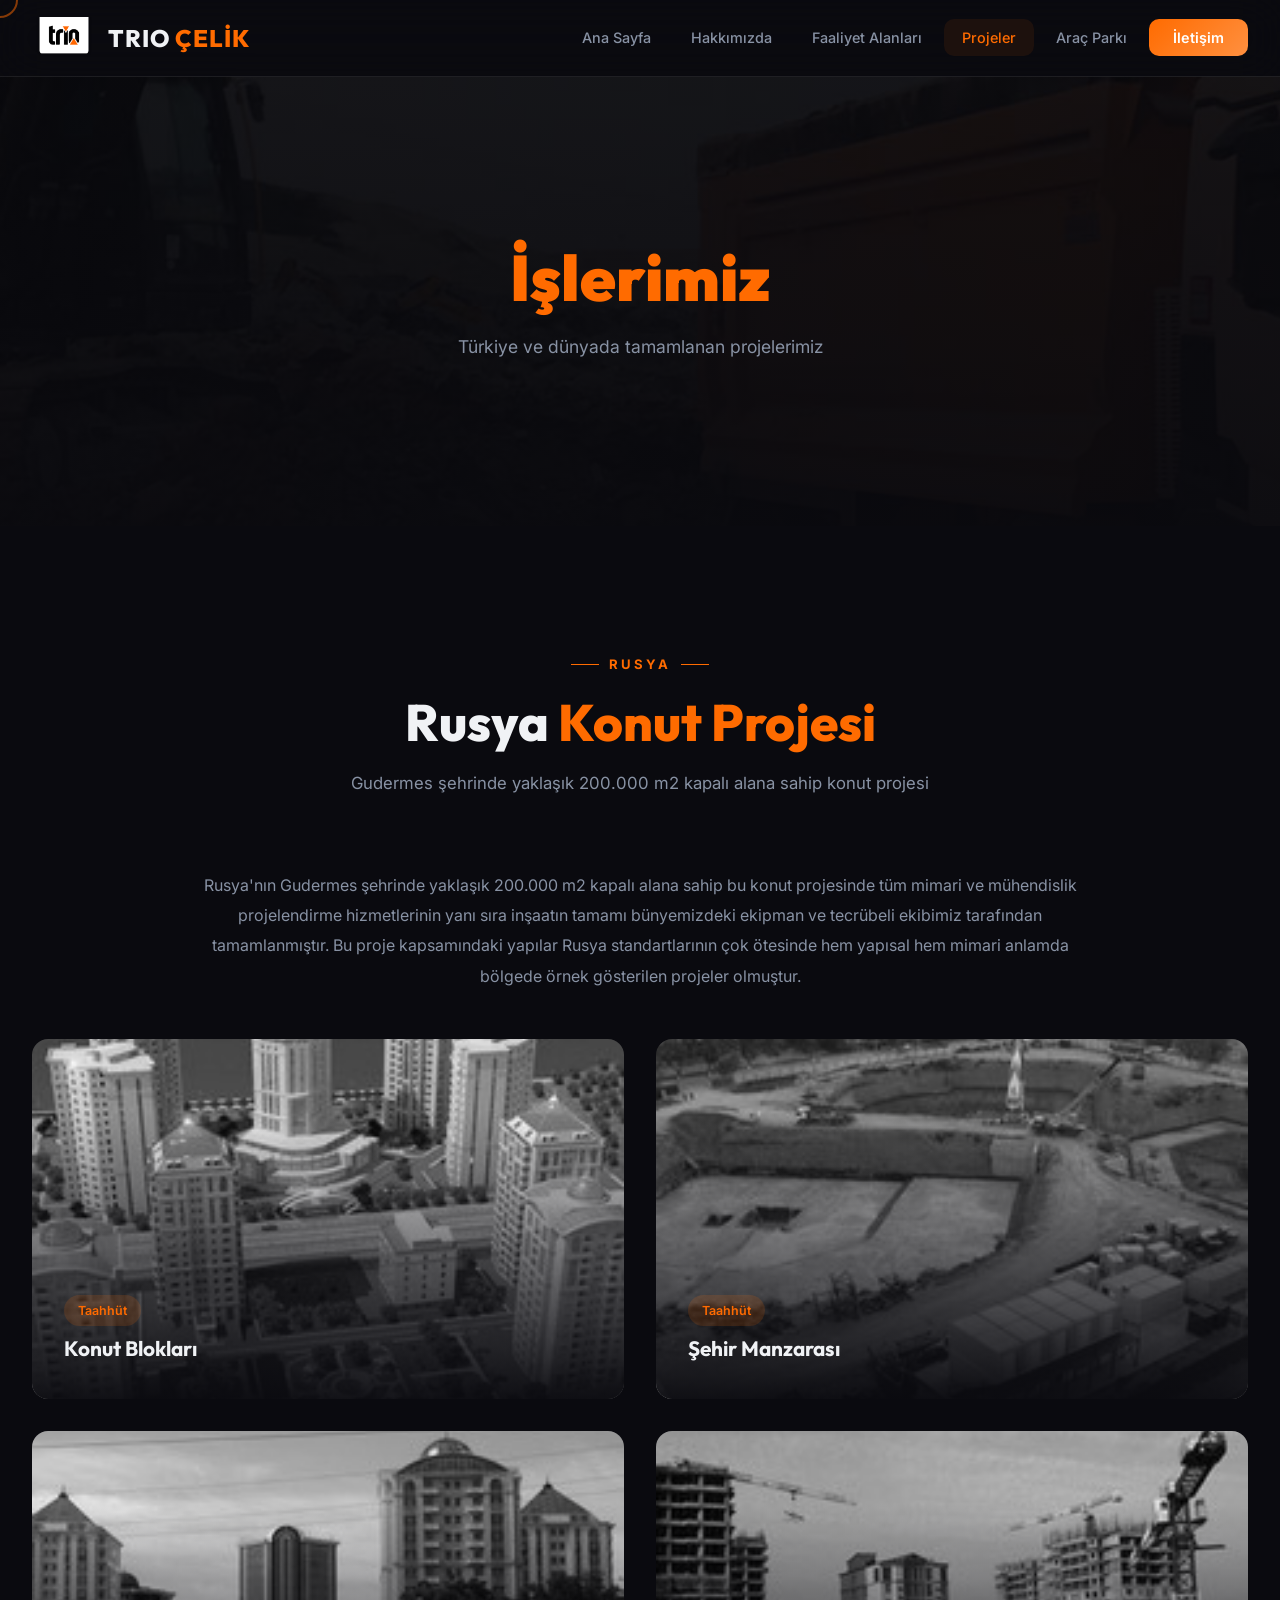
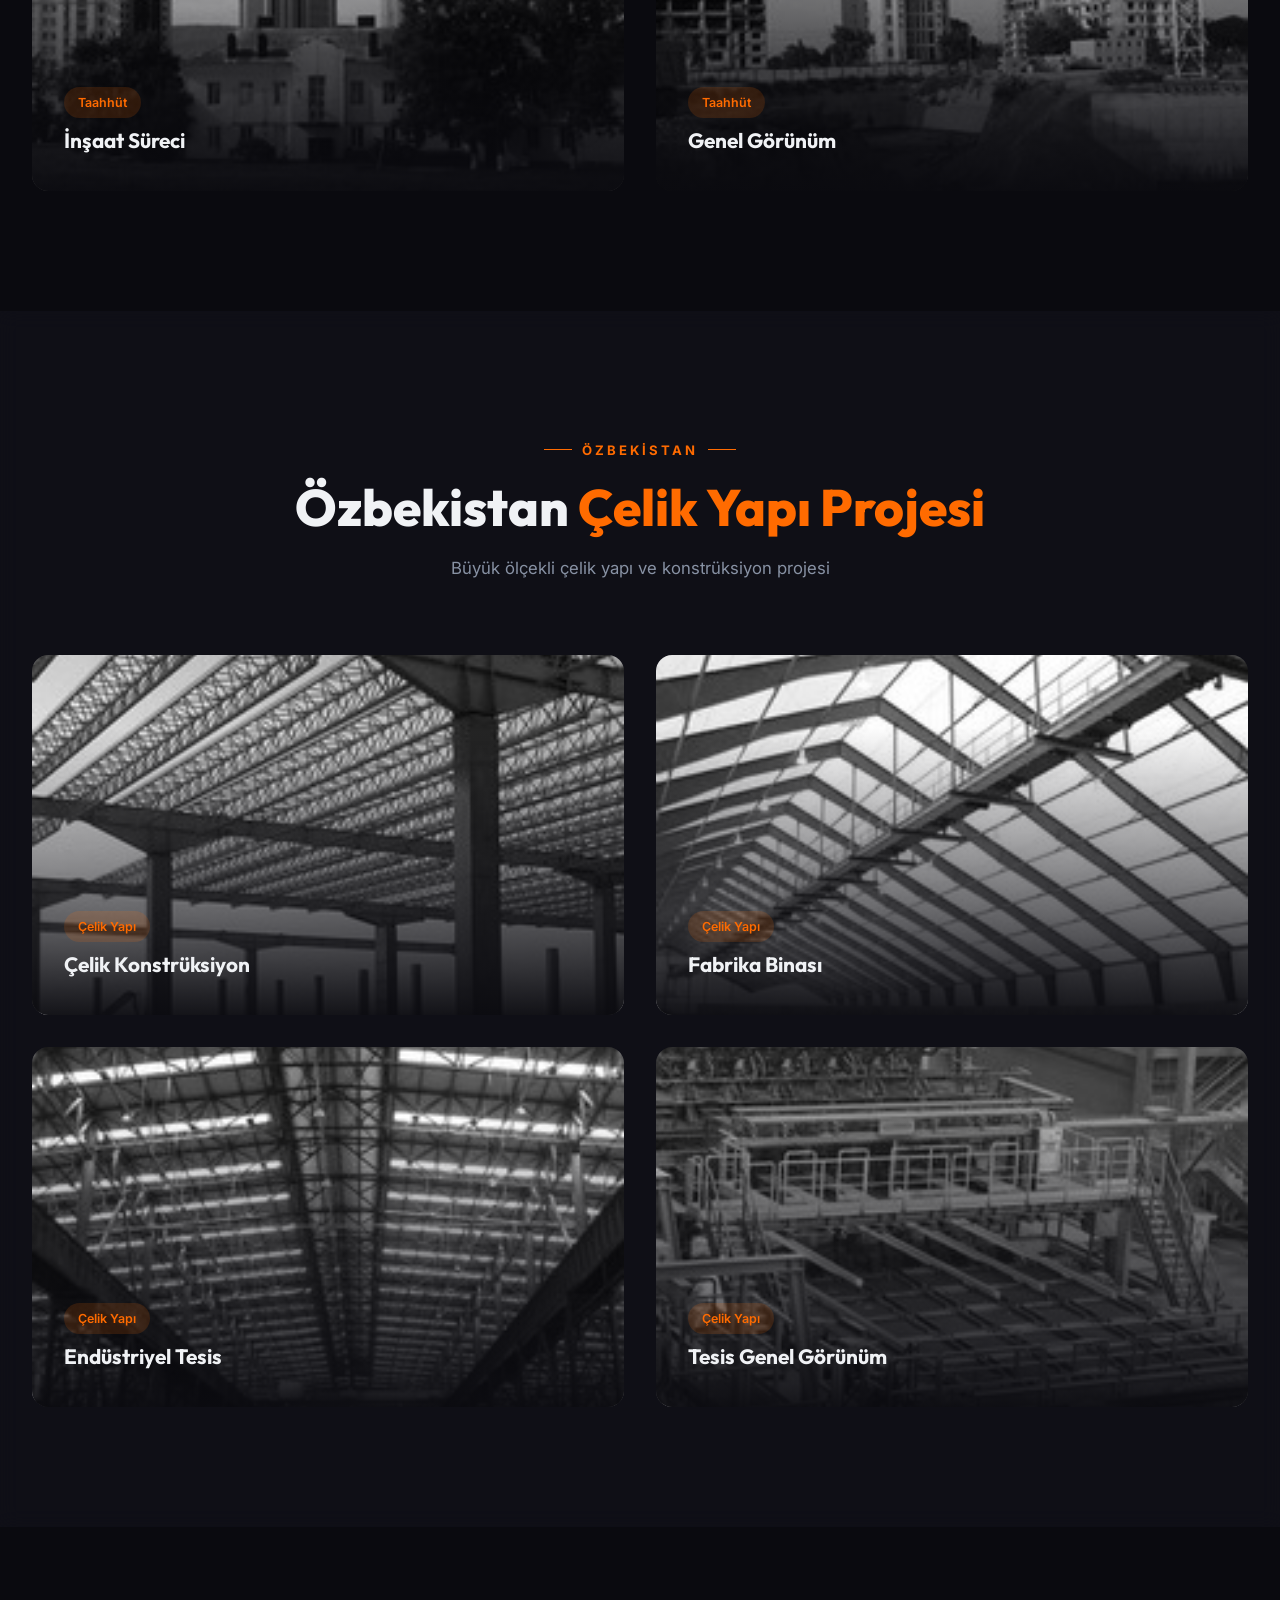
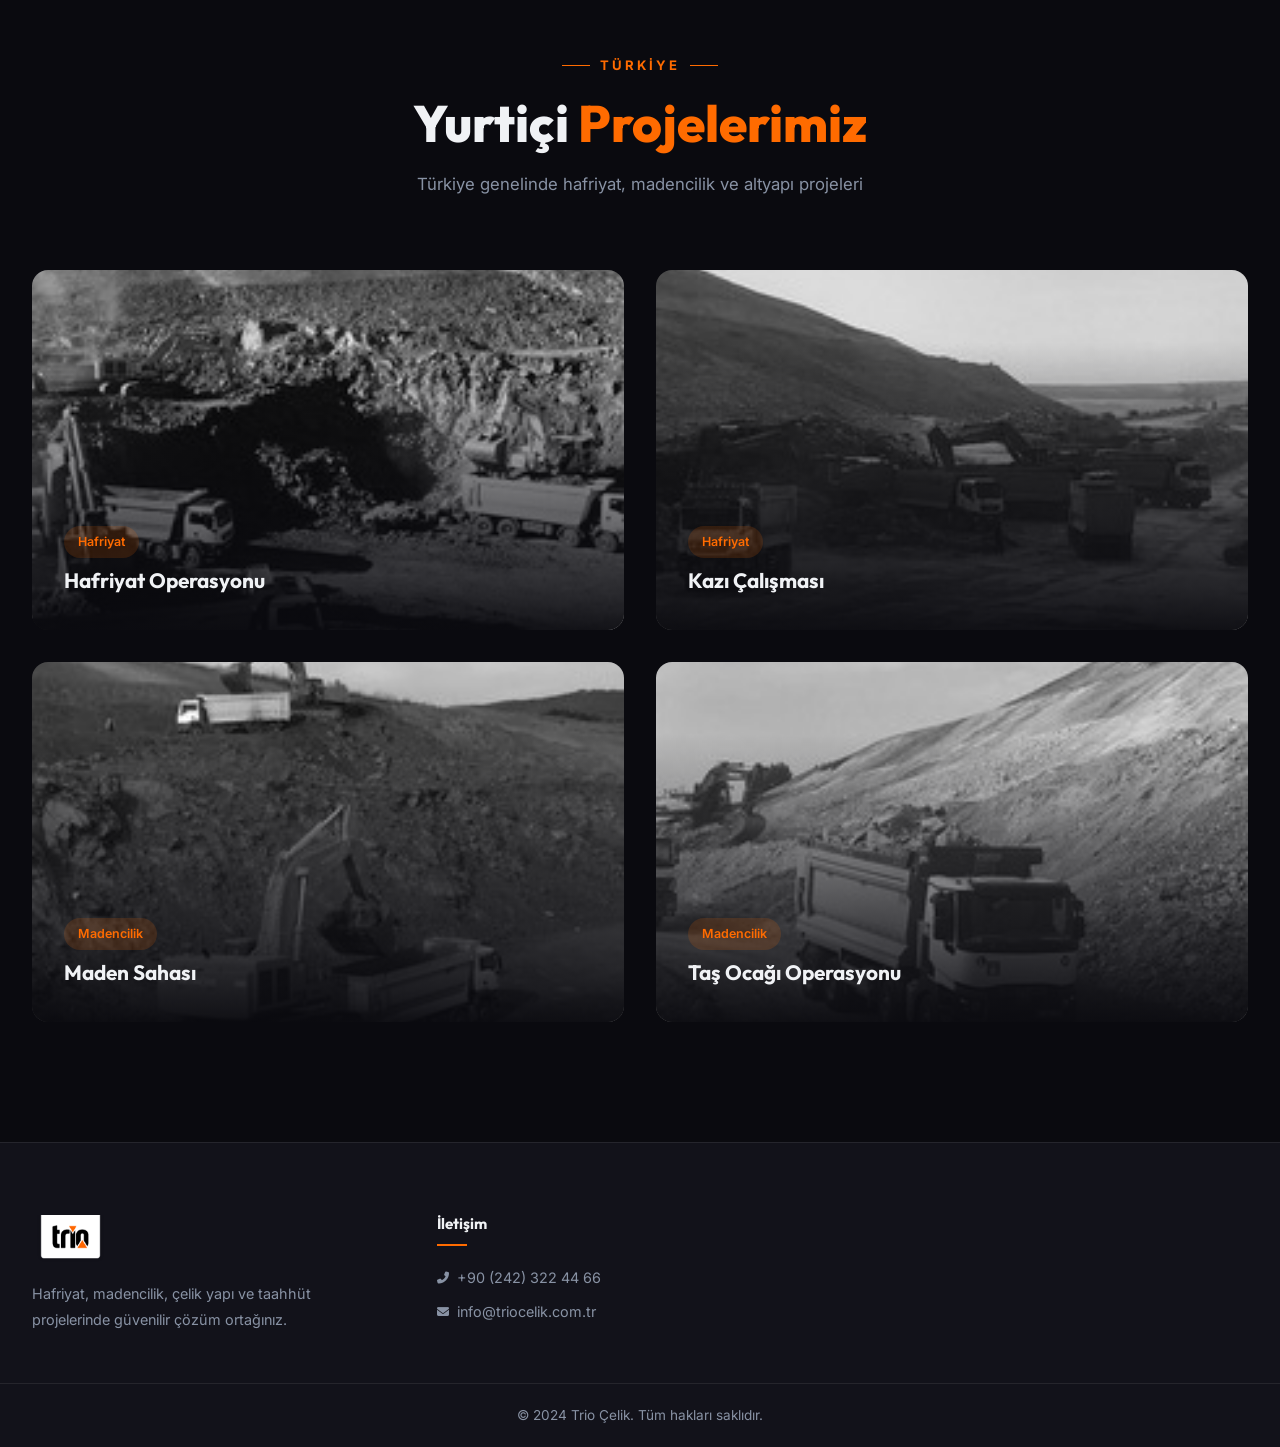
==== pages/projeler.html @ 5e835c7e "Add files via upload" ====
<!DOCTYPE html>
<html lang="tr">
<head>
    <meta charset="UTF-8">
    <meta name="viewport" content="width=device-width, initial-scale=1.0">
    <title>Projeler | Trio Çelik</title>
    <link rel="icon" href="../images/real/logo.png" type="image/png">
    <link rel="stylesheet" href="../css/main.css">
    <link rel="stylesheet" href="https://cdnjs.cloudflare.com/ajax/libs/font-awesome/6.5.1/css/all.min.css">
</head>
<body>
<div class="bricks-canvas"></div>
<nav class="navbar" id="navbar">
    <div class="nav-inner">
        <a href="../index.html" class="nav-logo"><img src="../images/real/logo.png" alt="Trio"><div class="nav-logo-text">TRIO <span>ÇELİK</span></div></a>
        <ul class="nav-links" id="navLinks">
            <li><a href="../index.html">Ana Sayfa</a></li>
            <li><a href="hakkimizda.html">Hakkımızda</a></li>
            <li><a href="faaliyet.html">Faaliyet Alanları</a></li>
            <li><a href="projeler.html" class="active">Projeler</a></li>
            <li><a href="arac-parki.html">Araç Parkı</a></li>
            <li><a href="iletisim.html" class="nav-cta">İletişim</a></li>
        </ul>
        <button class="hamburger" id="hamburger" aria-label="Menü"><span></span><span></span><span></span></button>
    </div>
</nav>
<div class="page-header">
    <div class="page-header-bg" style="background-image:url('../images/real/hakkimizda_banner.jpg')"></div>
    <div class="page-header-overlay"></div>
    <div class="page-header-content"><h1><em>İşlerimiz</em></h1><p>Türkiye ve dünyada tamamlanan projelerimiz</p></div>
</div>

<!-- Rusya Projesi -->
<section class="section section-dark">
    <div class="container">
        <div class="section-header reveal">
            <div class="section-label">Rusya</div>
            <h2>Rusya <em>Konut Projesi</em></h2>
            <p>Gudermes şehrinde yaklaşık 200.000 m2 kapalı alana sahip konut projesi</p>
        </div>
        <div class="about-text reveal" style="max-width:900px;margin:0 auto 48px;">
            <p style="color:var(--text-muted);text-align:center;">Rusya'nın Gudermes şehrinde yaklaşık 200.000 m2 kapalı alana sahip bu konut projesinde tüm mimari ve mühendislik projelendirme hizmetlerinin yanı sıra inşaatın tamamı bünyemizdeki ekipman ve tecrübeli ekibimiz tarafından tamamlanmıştır. Bu proje kapsamındaki yapılar Rusya standartlarının çok ötesinde hem yapısal hem mimari anlamda bölgede örnek gösterilen projeler olmuştur.</p>
        </div>
        <div class="projects-grid">
            <div class="project-card reveal"><img src="../images/real/ru_01_grid.jpg" alt="Rusya Projesi 1"><div class="project-overlay"><span class="project-tag">Taahhüt</span><h3>Konut Blokları</h3></div></div>
            <div class="project-card reveal"><img src="../images/real/ru_02_grid.jpg" alt="Rusya Projesi 2"><div class="project-overlay"><span class="project-tag">Taahhüt</span><h3>Şehir Manzarası</h3></div></div>
            <div class="project-card reveal"><img src="../images/real/ru_03_grid.jpg" alt="Rusya Projesi 3"><div class="project-overlay"><span class="project-tag">Taahhüt</span><h3>İnşaat Süreci</h3></div></div>
            <div class="project-card reveal"><img src="../images/real/ru_04_grid.jpg" alt="Rusya Projesi 4"><div class="project-overlay"><span class="project-tag">Taahhüt</span><h3>Genel Görünüm</h3></div></div>
        </div>
    </div>
</section>

<!-- Özbekistan Projesi -->
<section class="section section-alt">
    <div class="container">
        <div class="section-header reveal">
            <div class="section-label">Özbekistan</div>
            <h2>Özbekistan <em>Çelik Yapı Projesi</em></h2>
            <p>Büyük ölçekli çelik yapı ve konstrüksiyon projesi</p>
        </div>
        <div class="projects-grid">
            <div class="project-card reveal"><img src="../images/real/oz_01_grid.jpg" alt="Özbekistan 1"><div class="project-overlay"><span class="project-tag">Çelik Yapı</span><h3>Çelik Konstrüksiyon</h3></div></div>
            <div class="project-card reveal"><img src="../images/real/oz_02_grid.jpg" alt="Özbekistan 2"><div class="project-overlay"><span class="project-tag">Çelik Yapı</span><h3>Fabrika Binası</h3></div></div>
            <div class="project-card reveal"><img src="../images/real/oz_03_grid.jpg" alt="Özbekistan 3"><div class="project-overlay"><span class="project-tag">Çelik Yapı</span><h3>Endüstriyel Tesis</h3></div></div>
            <div class="project-card reveal"><img src="../images/real/oz_04_grid.jpg" alt="Özbekistan 4"><div class="project-overlay"><span class="project-tag">Çelik Yapı</span><h3>Tesis Genel Görünüm</h3></div></div>
        </div>
    </div>
</section>

<!-- Yurtiçi Projeler -->
<section class="section section-dark">
    <div class="container">
        <div class="section-header reveal">
            <div class="section-label">Türkiye</div>
            <h2>Yurtiçi <em>Projelerimiz</em></h2>
            <p>Türkiye genelinde hafriyat, madencilik ve altyapı projeleri</p>
        </div>
        <div class="projects-grid">
            <div class="project-card reveal"><img src="../images/real/ii_01_grid.jpg" alt="Yurtiçi 1"><div class="project-overlay"><span class="project-tag">Hafriyat</span><h3>Hafriyat Operasyonu</h3></div></div>
            <div class="project-card reveal"><img src="../images/real/ii_02_grid.jpg" alt="Yurtiçi 2"><div class="project-overlay"><span class="project-tag">Hafriyat</span><h3>Kazı Çalışması</h3></div></div>
            <div class="project-card reveal"><img src="../images/real/ii1_01_grid.jpg" alt="Yurtiçi 3"><div class="project-overlay"><span class="project-tag">Madencilik</span><h3>Maden Sahası</h3></div></div>
            <div class="project-card reveal"><img src="../images/real/ii1_02_grid.jpg" alt="Yurtiçi 4"><div class="project-overlay"><span class="project-tag">Madencilik</span><h3>Taş Ocağı Operasyonu</h3></div></div>
        </div>
    </div>
</section>

<footer class="footer">
    <div class="container"><div class="footer-grid">
        <div class="footer-brand"><img src="../images/real/logo.png" alt="Trio" style="height:50px;"><p>Hafriyat, madencilik, çelik yapı ve taahhüt projelerinde güvenilir çözüm ortağınız.</p></div>
        <div class="footer-col"><h4>İletişim</h4><ul>
            <li><a href="tel:+902423224466"><i class="fas fa-phone-alt" style="font-size:0.75rem"></i> +90 (242) 322 44 66</a></li>
            <li><a href="mailto:info@triocelik.com.tr"><i class="fas fa-envelope" style="font-size:0.75rem"></i> info@triocelik.com.tr</a></li>
        </ul></div>
    </div></div>
    <div class="footer-bottom"><div class="container"><p>&copy; 2024 Trio Çelik. Tüm hakları saklıdır.</p></div></div>
</footer>
<button class="scroll-top" id="scrollTop" aria-label="Yukarı çık"><i class="fas fa-chevron-up"></i></button>
<script src="../js/main.js"></script>
</body>
</html>
---- css/main.css ----
@import url('https://fonts.googleapis.com/css2?family=Inter:wght@300;400;500;600;700;800;900&family=Outfit:wght@400;500;600;700;800&display=swap');

/* ══════════ CUSTOM CURSOR ══════════ */
* { cursor: none !important; }
.cursor-dot {
    position: fixed; width: 8px; height: 8px; background: #ff6b00;
    border-radius: 50%; pointer-events: none; z-index: 99999;
    transition: transform 0.1s; mix-blend-mode: difference;
}
.cursor-ring {
    position: fixed; width: 36px; height: 36px;
    border: 2px solid rgba(255,107,0,0.5); border-radius: 50%;
    pointer-events: none; z-index: 99998;
    transition: transform 0.15s ease-out, width 0.3s, height 0.3s, border-color 0.3s;
}
.cursor-ring.hover { width: 56px; height: 56px; border-color: #ff6b00; }

:root {
    --primary: #ff6b00;
    --primary-dark: #e05500;
    --primary-light: #ff9040;
    --accent: #1a73e8;
    --dark: #0a0a0f;
    --dark-card: #12121a;
    --dark-surface: #1a1a28;
    --dark-border: rgba(255,255,255,0.06);
    --text: #f0f2f5;
    --text-muted: #8892a4;
    --glass: rgba(18,18,26,0.85);
    --glass-border: rgba(255,255,255,0.08);
    --gradient-primary: linear-gradient(135deg, #ff6b00, #ff9040);
    --shadow-glow: 0 0 60px rgba(255,107,0,0.15);
    --transition: all 0.4s cubic-bezier(0.25,0.46,0.45,0.94);
    --radius: 16px;
}

*, *::before, *::after { margin:0; padding:0; box-sizing:border-box; }
html { scroll-behavior: smooth; scroll-padding-top: 80px; }
body {
    font-family: 'Inter', sans-serif; background: var(--dark);
    color: var(--text); overflow-x: hidden; line-height: 1.7;
}
h1,h2,h3,h4,h5 { font-family: 'Outfit', sans-serif; line-height:1.2; }
a { text-decoration: none; color: inherit; }
img { max-width:100%; display:block; }

/* ══════════ FLYING BRICKS ══════════ */
.bricks-canvas {
    position: fixed; inset:0; z-index:0; pointer-events: none; overflow: hidden;
}
.brick {
    position: absolute; border-radius: 4px; opacity: 0;
    background: linear-gradient(135deg, #3a2a1a 0%, #5a3a20 50%, #4a3018 100%);
    box-shadow: inset 0 -2px 4px rgba(0,0,0,0.4), inset 0 2px 4px rgba(255,255,255,0.05),
                0 0 20px rgba(255,107,0,0.0);
    animation: brickFloat linear infinite;
}
.brick::before {
    content:''; position:absolute; inset:2px; border-radius:2px;
    background: linear-gradient(180deg, rgba(255,255,255,0.05) 0%, transparent 50%);
}
.brick.glow {
    box-shadow: inset 0 -2px 4px rgba(0,0,0,0.4), inset 0 2px 4px rgba(255,255,255,0.05),
                0 0 30px rgba(255,107,0,0.3), 0 0 60px rgba(255,107,0,0.1);
}
@keyframes brickFloat {
    0% { opacity:0; transform: translateY(110vh) rotate(0deg) scale(0.5); }
    10% { opacity:0.15; }
    50% { opacity:0.25; }
    90% { opacity:0.1; }
    100% { opacity:0; transform: translateY(-10vh) rotate(360deg) scale(1); }
}

/* ══════════ PRELOADER ══════════ */
#preloader {
    position:fixed; inset:0; z-index:10000; background:var(--dark);
    display:flex; align-items:center; justify-content:center;
    transition: opacity 0.8s, visibility 0.8s;
}
#preloader.hidden { opacity:0; visibility:hidden; }
.loader-container { text-align:center; }
.loader-logo { width:80px; margin:0 auto 20px; animation: pulse 1.5s ease infinite; }
.loader-bar { width:200px; height:3px; background:var(--dark-surface); border-radius:4px; overflow:hidden; }
.loader-bar-fill { height:100%; background:var(--gradient-primary); animation: loadBar 1.5s ease forwards; }
@keyframes loadBar { from{width:0} to{width:100%} }
@keyframes pulse { 0%,100%{transform:scale(1)} 50%{transform:scale(1.05)} }

/* ══════════ NAVBAR ══════════ */
.navbar {
    position:fixed; top:0; left:0; right:0; z-index:1000;
    background: rgba(10,10,15,0.6); backdrop-filter:blur(24px);
    -webkit-backdrop-filter:blur(24px);
    border-bottom:1px solid var(--glass-border);
    transition: var(--transition);
}
.navbar.scrolled { background:rgba(10,10,15,0.95); box-shadow:0 4px 40px rgba(0,0,0,0.4); }
.nav-inner {
    max-width:1360px; margin:0 auto; padding:0 32px;
    display:flex; align-items:center; justify-content:space-between; height:76px;
}
.nav-logo { display:flex; align-items:center; gap:12px; }
.nav-logo img { height:42px; }
.nav-logo-text { font-family:'Outfit'; font-size:1.5rem; font-weight:800; letter-spacing:1px; }
.nav-logo-text span { color:var(--primary); }
.nav-links { display:flex; align-items:center; gap:4px; list-style:none; }
.nav-links a {
    color:var(--text-muted); padding:10px 18px; border-radius:10px;
    font-size:0.9rem; font-weight:500; transition:var(--transition); position:relative;
}
.nav-links a:hover, .nav-links a.active { color:var(--primary); background:rgba(255,107,0,0.08); }
.nav-cta {
    background:var(--gradient-primary) !important; color:#fff !important;
    font-weight:600 !important; padding:10px 24px !important; border-radius:10px !important;
}
.nav-cta:hover { transform:translateY(-2px); box-shadow:var(--shadow-glow); }

.hamburger { display:none; flex-direction:column; gap:5px; cursor:pointer; padding:8px; background:none; border:none; }
.hamburger span { width:24px; height:2px; background:var(--text); transition:var(--transition); border-radius:2px; }

/* ══════════ HERO ══════════ */
.hero {
    position:relative; height:100vh; min-height:700px;
    display:flex; align-items:center; overflow:hidden;
}
.hero-slider { position:absolute; inset:0; }
.hero-slide {
    position:absolute; inset:0; opacity:0; transition:opacity 1.5s ease;
    background-size:cover; background-position:center;
}
.hero-slide.active { opacity:1; }
.hero-overlay {
    position:absolute; inset:0;
    background:linear-gradient(135deg, rgba(10,10,15,0.85) 0%, rgba(10,10,15,0.5) 50%, rgba(10,10,15,0.7) 100%);
}
.hero-content {
    position:relative; z-index:2; max-width:1360px; margin:0 auto; padding:0 32px;
}
.hero-badge {
    display:inline-flex; align-items:center; gap:8px;
    background:rgba(255,107,0,0.1); border:1px solid rgba(255,107,0,0.2);
    padding:8px 20px; border-radius:50px; font-size:0.85rem; color:var(--primary);
    margin-bottom:28px; animation:fadeInUp 0.8s ease;
}
.hero h1 {
    font-size:clamp(2.8rem,6vw,5rem); font-weight:900; margin-bottom:24px;
    line-height:1.1; animation:fadeInUp 0.8s ease 0.2s both;
}
.hero h1 em {
    font-style:normal; background:var(--gradient-primary);
    -webkit-background-clip:text; -webkit-text-fill-color:transparent;
}
.hero p {
    font-size:1.2rem; color:var(--text-muted); max-width:550px;
    margin-bottom:40px; animation:fadeInUp 0.8s ease 0.4s both;
}
.hero-btns { display:flex; gap:16px; flex-wrap:wrap; animation:fadeInUp 0.8s ease 0.6s both; }
.btn {
    padding:16px 36px; border-radius:12px; font-size:0.95rem; font-weight:600;
    display:inline-flex; align-items:center; gap:10px; transition:var(--transition);
    cursor:pointer; border:none;
}
.btn-primary { background:var(--gradient-primary); color:#fff; }
.btn-primary:hover { transform:translateY(-3px); box-shadow:var(--shadow-glow); }
.btn-outline { background:transparent; color:var(--text); border:1px solid var(--dark-border); }
.btn-outline:hover { border-color:var(--primary); color:var(--primary); }
.hero-stats {
    display:flex; gap:48px; margin-top:64px; animation:fadeInUp 0.8s ease 0.8s both;
}
.hero-stat h3 { font-size:2.8rem; font-weight:900; color:var(--primary); }
.hero-stat p { font-size:0.85rem; color:var(--text-muted); margin-top:4px; }
.hero-slide-dots {
    position:absolute; bottom:40px; left:50%; transform:translateX(-50%);
    display:flex; gap:10px; z-index:5;
}
.hero-dot {
    width:12px; height:12px; border-radius:50%; background:rgba(255,255,255,0.2);
    border:none; cursor:pointer; transition:var(--transition);
}
.hero-dot.active { background:var(--primary); transform:scale(1.3); }

@keyframes fadeInUp {
    from { opacity:0; transform:translateY(30px); }
    to { opacity:1; transform:translateY(0); }
}

/* ══════════ SECTIONS ══════════ */
.section { padding:120px 0; position:relative; z-index:1; }
.section-dark { background:transparent; }
.section-alt { background:rgba(18,18,26,0.7); backdrop-filter:blur(10px); }
.container { max-width:1360px; margin:0 auto; padding:0 32px; }
.section-header { text-align:center; margin-bottom:72px; }
.section-label {
    display:inline-flex; align-items:center; gap:10px;
    color:var(--primary); font-size:0.82rem; font-weight:700;
    text-transform:uppercase; letter-spacing:3px; margin-bottom:16px;
}
.section-label::before,.section-label::after {
    content:''; width:28px; height:1px; background:var(--primary);
}
.section-header h2 { font-size:clamp(2rem,4vw,3.2rem); font-weight:800; margin-bottom:16px; }
.section-header h2 em { font-style:normal; color:var(--primary); }
.section-header p { color:var(--text-muted); max-width:600px; margin:0 auto; font-size:1.05rem; }

/* ══════════ ABOUT ══════════ */
.about-grid { display:grid; grid-template-columns:1fr 1fr; gap:72px; align-items:center; }
.about-image { position:relative; border-radius:var(--radius); overflow:hidden; }
.about-image img { width:100%; height:480px; object-fit:cover; border-radius:var(--radius); }
.about-image-badge {
    position:absolute; bottom:24px; left:24px;
    background:var(--glass); backdrop-filter:blur(16px);
    border:1px solid var(--glass-border);
    padding:20px 28px; border-radius:14px;
}
.about-image-badge h4 { color:var(--primary); font-size:2rem; }
.about-image-badge p { color:var(--text-muted); font-size:0.85rem; }
.about-text h2 { font-size:2.4rem; margin-bottom:24px; }
.about-text h2 em { font-style:normal; color:var(--primary); }
.about-text > p { color:var(--text-muted); margin-bottom:24px; line-height:1.9; }
.about-features { display:grid; grid-template-columns:1fr 1fr; gap:16px; margin-top:32px; }
.about-feature {
    display:flex; align-items:flex-start; gap:14px;
    padding:20px; background:var(--dark-surface);
    border-radius:12px; border:1px solid var(--glass-border);
    transition:var(--transition);
}
.about-feature:hover { border-color:rgba(255,107,0,0.2); transform:translateY(-4px); }
.about-feature .icon {
    width:44px; height:44px; min-width:44px; background:rgba(255,107,0,0.1);
    border-radius:10px; display:flex; align-items:center; justify-content:center;
    color:var(--primary); font-size:1.2rem;
}
.about-feature h5 { font-size:0.92rem; margin-bottom:4px; }
.about-feature p { font-size:0.82rem; color:var(--text-muted); }

/* ══════════ SERVICES ══════════ */
.services-grid { display:grid; grid-template-columns:repeat(3,1fr); gap:28px; }
.service-card {
    background:var(--dark-card); border:1px solid var(--glass-border);
    border-radius:var(--radius); overflow:hidden; transition:var(--transition);
    position:relative;
}
.service-card-img { height:220px; overflow:hidden; }
.service-card-img img { width:100%; height:100%; object-fit:cover; transition:transform 0.6s; }
.service-card:hover .service-card-img img { transform:scale(1.08); }
.service-card-body { padding:28px; }
.service-icon-badge {
    width:50px; height:50px; border-radius:12px; background:rgba(255,107,0,0.1);
    display:flex; align-items:center; justify-content:center;
    color:var(--primary); font-size:1.3rem; margin-bottom:16px;
    margin-top:-45px; position:relative; z-index:2;
    border:3px solid var(--dark-card);
}
.service-card h3 { font-size:1.15rem; margin-bottom:10px; }
.service-card p { color:var(--text-muted); font-size:0.9rem; line-height:1.7; }
.service-card::after {
    content:''; position:absolute; bottom:0; left:0; right:0; height:3px;
    background:var(--gradient-primary); transform:scaleX(0);
    transition:var(--transition); transform-origin:left;
}
.service-card:hover { transform:translateY(-8px); box-shadow:var(--shadow-glow); }
.service-card:hover::after { transform:scaleX(1); }

/* ══════════ PROJECTS ══════════ */
.projects-grid { display:grid; grid-template-columns:repeat(2,1fr); gap:32px; }
.project-card {
    position:relative; border-radius:var(--radius); overflow:hidden;
    height:360px; cursor:pointer;
}
.project-card img { width:100%; height:100%; object-fit:cover; transition:transform 0.6s; }
.project-card:hover img { transform:scale(1.08); }
.project-overlay {
    position:absolute; inset:0;
    background:linear-gradient(180deg, transparent 20%, rgba(10,10,15,0.95) 100%);
    display:flex; flex-direction:column; justify-content:flex-end; padding:32px;
}
.project-tag {
    display:inline-block; background:rgba(255,107,0,0.15);
    color:var(--primary); padding:5px 14px; border-radius:20px;
    font-size:0.78rem; font-weight:600; margin-bottom:10px; width:fit-content;
}
.project-overlay h3 { font-size:1.3rem; margin-bottom:6px; }
.project-overlay p { color:var(--text-muted); font-size:0.88rem; }

/* ══════════ FLEET ══════════ */
.fleet-showcase { display:grid; grid-template-columns:1.2fr 1fr; gap:56px; align-items:center; }
.fleet-image { border-radius:var(--radius); overflow:hidden; }
.fleet-image img { width:100%; height:440px; object-fit:cover; border-radius:var(--radius); }
.fleet-info h2 { font-size:2.4rem; margin-bottom:20px; }
.fleet-info h2 em { font-style:normal; color:var(--primary); }
.fleet-info > p { color:var(--text-muted); margin-bottom:32px; }
.fleet-table-wrap {
    max-height:400px; overflow-y:auto; border-radius:var(--radius);
    border:1px solid var(--glass-border);
}
.fleet-table { width:100%; border-collapse:collapse; font-size:0.85rem; }
.fleet-table th {
    background:rgba(255,107,0,0.1); color:var(--primary);
    padding:12px 16px; text-align:left; position:sticky; top:0; font-weight:600;
}
.fleet-table td { padding:10px 16px; border-bottom:1px solid var(--dark-border); }
.fleet-table tr:hover td { background:rgba(255,107,0,0.03); }

/* ══════════ CONTACT ══════════ */
.contact-grid { display:grid; grid-template-columns:1fr 1.5fr; gap:48px; }
.contact-cards { display:flex; flex-direction:column; gap:16px; }
.contact-card {
    background:var(--dark-card); border:1px solid var(--glass-border);
    border-radius:14px; padding:24px; display:flex; align-items:flex-start;
    gap:16px; transition:var(--transition);
}
.contact-card:hover { border-color:rgba(255,107,0,0.3); transform:translateX(6px); }
.contact-icon {
    width:48px; height:48px; min-width:48px; border-radius:12px;
    background:rgba(255,107,0,0.1); color:var(--primary);
    display:flex; align-items:center; justify-content:center; font-size:1.2rem;
}
.contact-card h4 { font-size:1rem; margin-bottom:6px; }
.contact-card p { color:var(--text-muted); font-size:0.88rem; }
.contact-card a { color:var(--text-muted); transition:var(--transition); }
.contact-card a:hover { color:var(--primary); }
.contact-map {
    border-radius:var(--radius); overflow:hidden;
    border:1px solid var(--glass-border); height:100%; min-height:450px;
}
.contact-map iframe { width:100%; height:100%; border:none; filter:brightness(0.7) contrast(1.1); }

/* ══════════ FOOTER ══════════ */
.footer {
    background:var(--dark-card); border-top:1px solid var(--glass-border);
    padding:72px 0 0; position:relative; z-index:1;
}
.footer-grid { display:grid; grid-template-columns:1.5fr 1fr 1fr 1fr; gap:48px; margin-bottom:48px; }
.footer-brand h3 { font-family:'Outfit'; font-size:1.4rem; margin-bottom:16px; display:flex; align-items:center; gap:10px; }
.footer-brand h3 span { color:var(--primary); }
.footer-brand p { color:var(--text-muted); font-size:0.9rem; line-height:1.8; }
.footer-brand img { height:36px; margin-bottom:16px; }
.footer-social { display:flex; gap:12px; margin-top:20px; }
.footer-social a {
    width:40px; height:40px; border-radius:10px; background:var(--dark-surface);
    border:1px solid var(--glass-border); display:flex; align-items:center;
    justify-content:center; color:var(--text-muted); transition:var(--transition);
}
.footer-social a:hover { background:var(--primary); color:#fff; border-color:var(--primary); }
.footer-col h4 {
    font-size:0.95rem; margin-bottom:20px; position:relative; padding-bottom:12px;
}
.footer-col h4::after {
    content:''; position:absolute; bottom:0; left:0; width:30px; height:2px;
    background:var(--primary);
}
.footer-col ul { list-style:none; }
.footer-col li { margin-bottom:10px; }
.footer-col a {
    color:var(--text-muted); font-size:0.9rem; transition:var(--transition);
    display:flex; align-items:center; gap:8px;
}
.footer-col a:hover { color:var(--primary); transform:translateX(4px); }
.footer-bottom {
    border-top:1px solid var(--glass-border);
    padding:20px 0; text-align:center; color:var(--text-muted); font-size:0.85rem;
}

/* ══════════ SCROLL ANIMATIONS ══════════ */
.reveal { opacity:0; transform:translateY(40px); transition:opacity 0.8s ease, transform 0.8s ease; }
.reveal.visible { opacity:1; transform:translateY(0); }

/* ══════════ SCROLL TOP ══════════ */
.scroll-top {
    position:fixed; bottom:32px; right:32px;
    width:52px; height:52px; border-radius:14px;
    background:var(--gradient-primary); color:#fff;
    display:flex; align-items:center; justify-content:center;
    font-size:1.2rem; cursor:pointer; border:none;
    opacity:0; visibility:hidden; transition:var(--transition); z-index:99;
    box-shadow:var(--shadow-glow);
}
.scroll-top.visible { opacity:1; visibility:visible; }
.scroll-top:hover { transform:translateY(-4px); }

/* ══════════ PAGE HEADER ══════════ */
.page-header {
    position:relative; height:50vh; min-height:350px;
    display:flex; align-items:center; justify-content:center;
    overflow:hidden; margin-top:76px;
}
.page-header-bg {
    position:absolute; inset:0; background-size:cover; background-position:center;
}
.page-header-overlay {
    position:absolute; inset:0;
    background:linear-gradient(180deg, rgba(10,10,15,0.7) 0%, rgba(10,10,15,0.9) 100%);
}
.page-header-content { position:relative; z-index:2; text-align:center; }
.page-header h1 {
    font-size:clamp(2.5rem,5vw,4rem); font-weight:900; margin-bottom:16px;
}
.page-header h1 em { font-style:normal; color:var(--primary); }
.page-header p { color:var(--text-muted); font-size:1.1rem; }

/* ══════════ RESPONSIVE ══════════ */
@media(max-width:1024px) {
    .services-grid { grid-template-columns:repeat(2,1fr); }
    .about-grid,.fleet-showcase,.contact-grid { grid-template-columns:1fr; }
    .footer-grid { grid-template-columns:1fr 1fr; }
    .projects-grid { grid-template-columns:1fr; }
}
@media(max-width:768px) {
    .cursor-dot,.cursor-ring { display:none !important; }
    * { cursor:auto !important; }
    .nav-links { display:none; }
    .hamburger { display:flex; }
    .nav-links.open {
        display:flex; flex-direction:column;
        position:absolute; top:76px; left:0; right:0;
        background:rgba(10,10,15,0.98); backdrop-filter:blur(20px);
        padding:16px; border-bottom:1px solid var(--glass-border);
    }
    .services-grid { grid-template-columns:1fr; }
    .hero-stats { gap:24px; flex-wrap:wrap; }
    .footer-grid { grid-template-columns:1fr; }
    .about-features { grid-template-columns:1fr; }
    .section { padding:80px 0; }
    .hero h1 { font-size:2.2rem; }
}
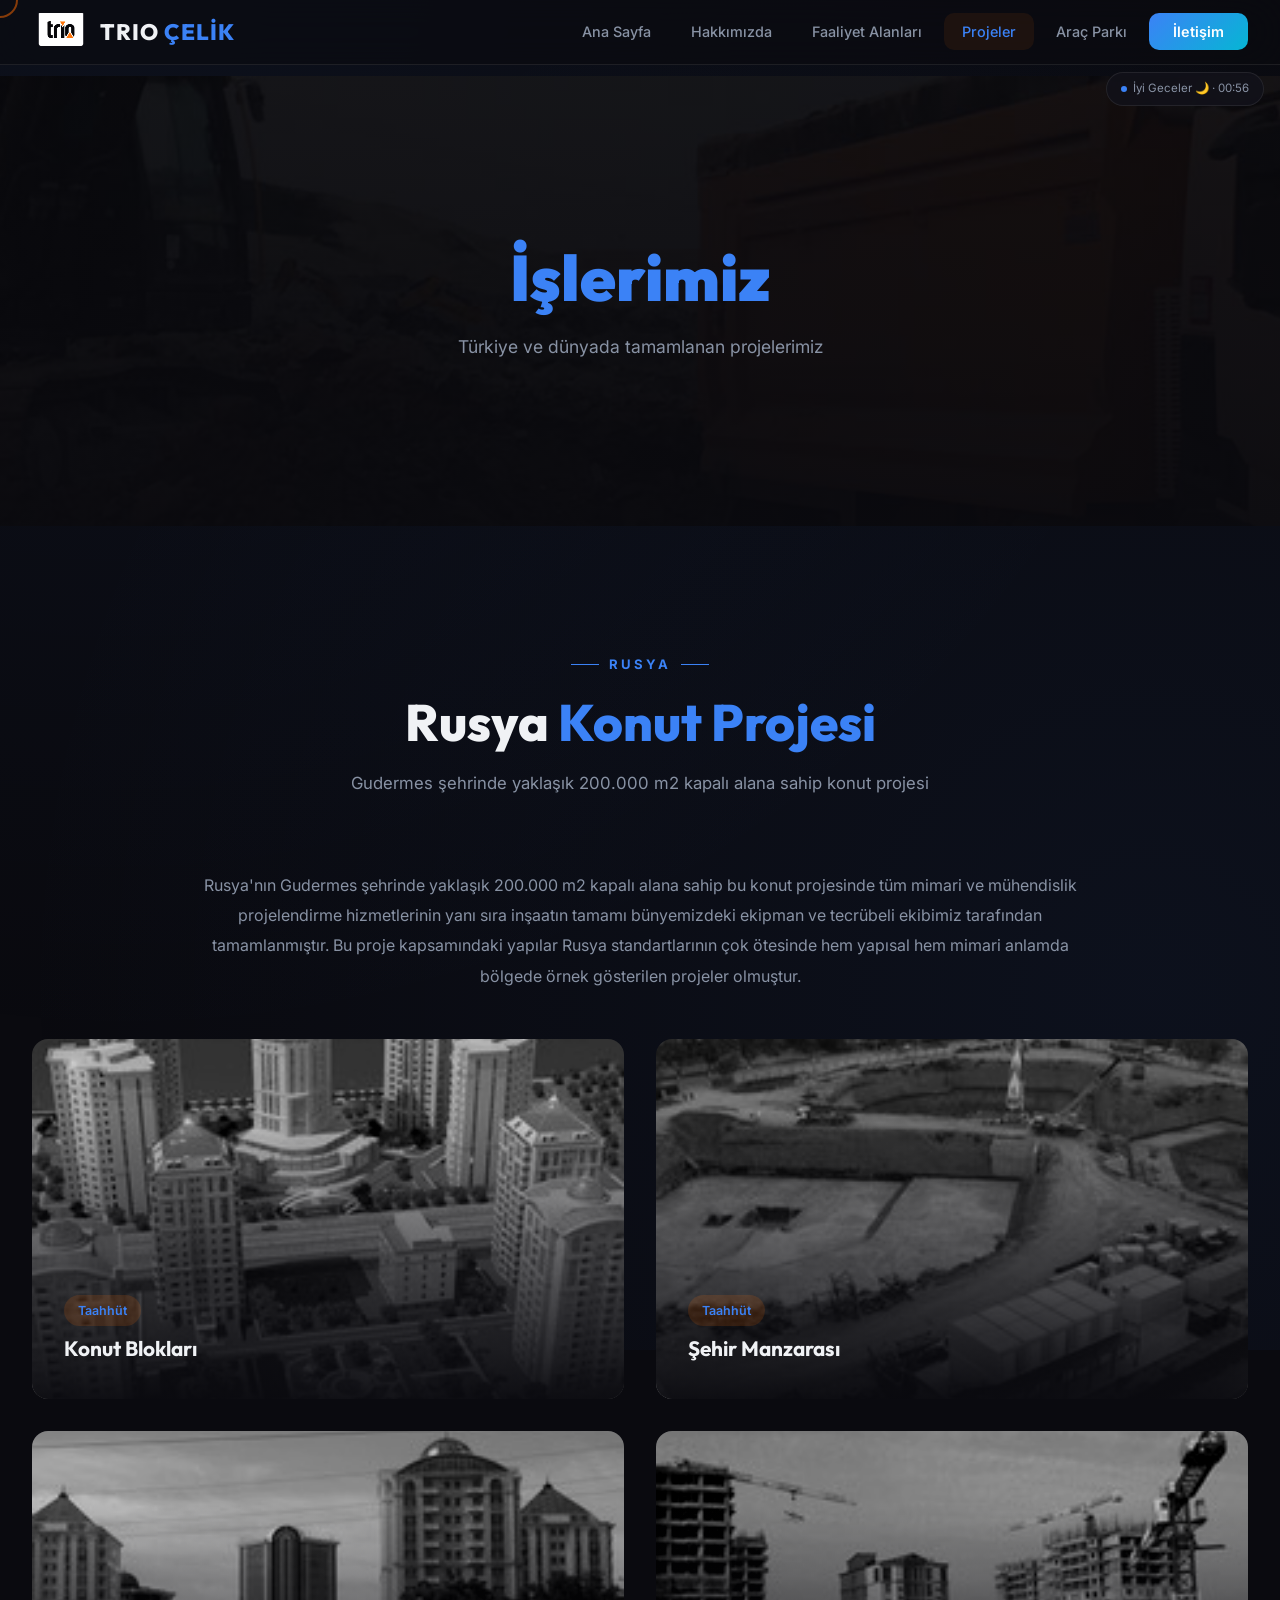
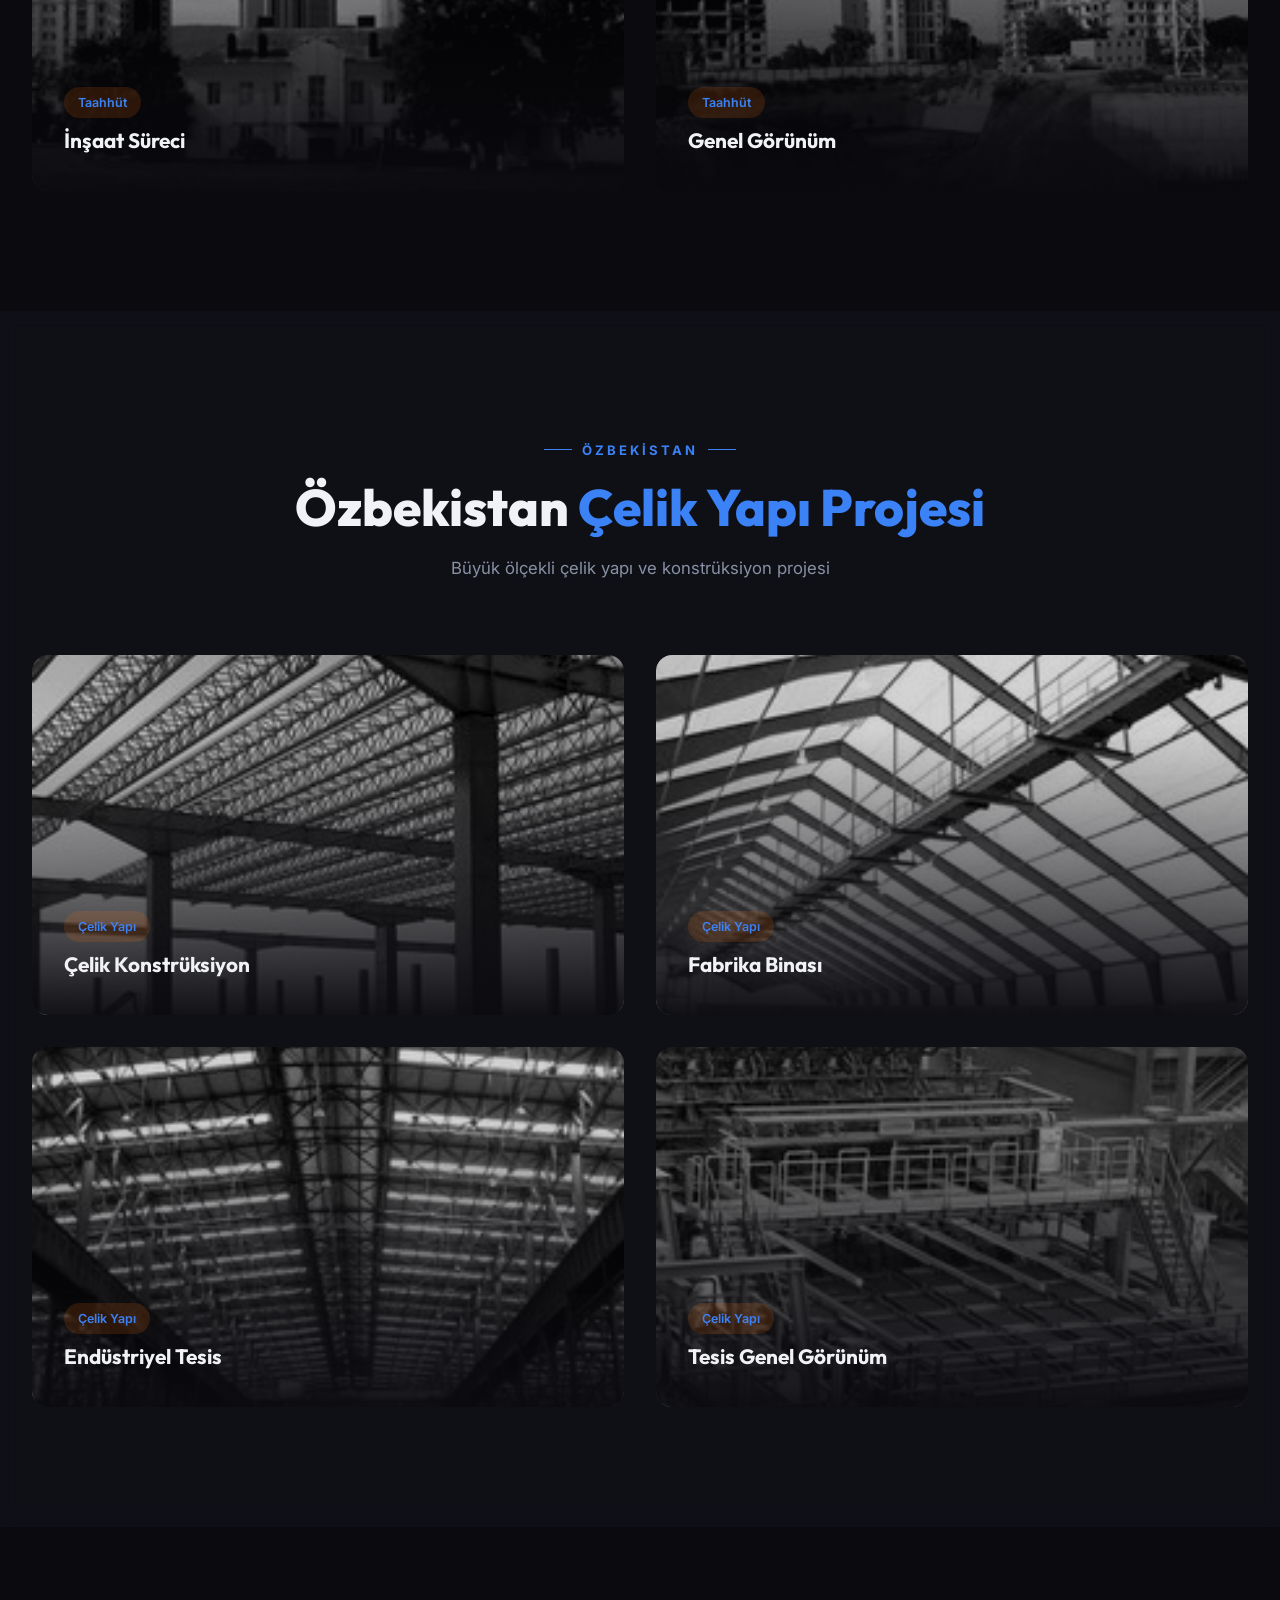
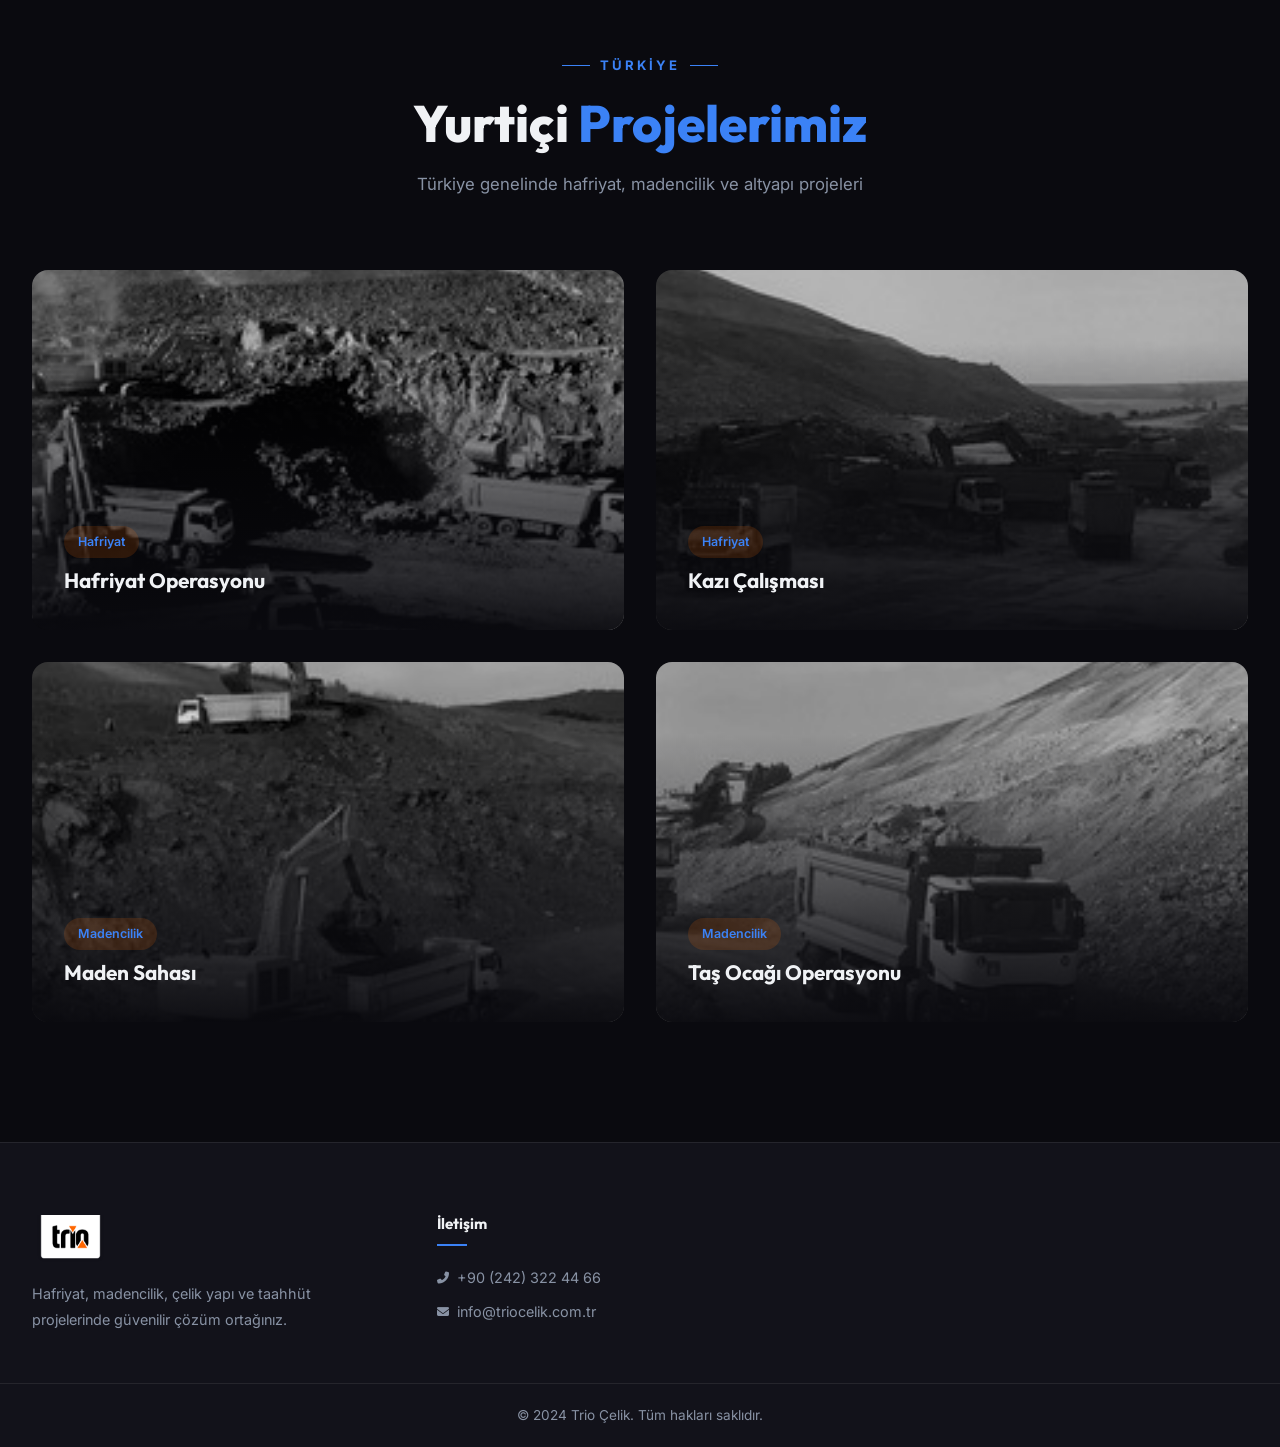
==== commit 537393c7: "Add files via upload" ====
--- a/pages/projeler.html
+++ b/pages/projeler.html
@@ -84,6 +84,8 @@
     </div>
 </section>
 
+<!-- PROJE-EKLE -->
+
 <footer class="footer">
     <div class="container"><div class="footer-grid">
         <div class="footer-brand"><img src="../images/real/logo.png" alt="Trio" style="height:50px;"><p>Hafriyat, madencilik, çelik yapı ve taahhüt projelerinde güvenilir çözüm ortağınız.</p></div>
--- a/css/main.css
+++ b/css/main.css
@@ -32,7 +32,14 @@
     --shadow-glow: 0 0 60px rgba(255,107,0,0.15);
     --transition: all 0.4s cubic-bezier(0.25,0.46,0.45,0.94);
     --radius: 16px;
-}
+    --ambient-glow: rgba(255,107,0,0.05);
+    --time-accent: #ff6b00;
+}
+/* Time-based themes - applied by JS */
+body.theme-morning { --time-accent:#f59e0b; --ambient-glow:rgba(245,158,11,0.06); --gradient-primary:linear-gradient(135deg,#f59e0b,#fbbf24); }
+body.theme-noon { --time-accent:#ef4444; --ambient-glow:rgba(239,68,68,0.05); --gradient-primary:linear-gradient(135deg,#ef4444,#f97316); }
+body.theme-evening { --time-accent:#a855f7; --ambient-glow:rgba(168,85,247,0.06); --gradient-primary:linear-gradient(135deg,#a855f7,#6366f1); }
+body.theme-night { --time-accent:#3b82f6; --ambient-glow:rgba(59,130,246,0.06); --gradient-primary:linear-gradient(135deg,#3b82f6,#06b6d4); }
 
 *, *::before, *::after { margin:0; padding:0; box-sizing:border-box; }
 html { scroll-behavior: smooth; scroll-padding-top: 80px; }
@@ -96,11 +103,11 @@
 .navbar.scrolled { background:rgba(10,10,15,0.95); box-shadow:0 4px 40px rgba(0,0,0,0.4); }
 .nav-inner {
     max-width:1360px; margin:0 auto; padding:0 32px;
-    display:flex; align-items:center; justify-content:space-between; height:76px;
-}
-.nav-logo { display:flex; align-items:center; gap:12px; }
-.nav-logo img { height:42px; }
-.nav-logo-text { font-family:'Outfit'; font-size:1.5rem; font-weight:800; letter-spacing:1px; }
+    display:flex; align-items:center; justify-content:space-between; height:64px;
+}
+.nav-logo { display:flex; align-items:center; gap:10px; }
+.nav-logo img { height:38px; border-radius:8px; background:transparent; mix-blend-mode:screen; filter:brightness(1.1); }
+.nav-logo-text { font-family:'Outfit'; font-size:1.4rem; font-weight:800; letter-spacing:1px; }
 .nav-logo-text span { color:var(--primary); }
 .nav-links { display:flex; align-items:center; gap:4px; list-style:none; }
 .nav-links a {
@@ -114,7 +121,7 @@
 }
 .nav-cta:hover { transform:translateY(-2px); box-shadow:var(--shadow-glow); }
 
-.hamburger { display:none; flex-direction:column; gap:5px; cursor:pointer; padding:8px; background:none; border:none; }
+.hamburger { display:none; flex-direction:column; gap:6px; cursor:pointer; padding:10px; background:none; border:none; z-index:1001; }
 .hamburger span { width:24px; height:2px; background:var(--text); transition:var(--transition); border-radius:2px; }
 
 /* ══════════ HERO ══════════ */
@@ -126,6 +133,7 @@
 .hero-slide {
     position:absolute; inset:0; opacity:0; transition:opacity 1.5s ease;
     background-size:cover; background-position:center;
+    filter:grayscale(80%) contrast(1.1);
 }
 .hero-slide.active { opacity:1; }
 .hero-overlay {
@@ -204,7 +212,8 @@
 /* ══════════ ABOUT ══════════ */
 .about-grid { display:grid; grid-template-columns:1fr 1fr; gap:72px; align-items:center; }
 .about-image { position:relative; border-radius:var(--radius); overflow:hidden; }
-.about-image img { width:100%; height:480px; object-fit:cover; border-radius:var(--radius); }
+.about-image img { width:100%; height:480px; object-fit:cover; border-radius:var(--radius); filter:grayscale(100%) brightness(0.85) contrast(1.1); transition:filter 0.6s; }
+.about-image:hover img { filter:grayscale(0%) brightness(1) contrast(1); }
 .about-image-badge {
     position:absolute; bottom:24px; left:24px;
     background:var(--glass); backdrop-filter:blur(16px);
@@ -239,9 +248,11 @@
     border-radius:var(--radius); overflow:hidden; transition:var(--transition);
     position:relative;
 }
-.service-card-img { height:220px; overflow:hidden; }
-.service-card-img img { width:100%; height:100%; object-fit:cover; transition:transform 0.6s; }
-.service-card:hover .service-card-img img { transform:scale(1.08); }
+.service-card-img { height:220px; overflow:hidden; position:relative; }
+.service-card-img::after { content:''; position:absolute; inset:0; background:linear-gradient(180deg,transparent 50%,rgba(10,10,15,0.6) 100%); pointer-events:none; }
+.service-card-img img { width:100%; height:100%; object-fit:cover; transition:transform 0.6s, filter 0.6s; filter:grayscale(100%) brightness(0.85) contrast(1.1); }
+.service-card:hover .service-card-img img { filter:grayscale(0%) brightness(1) contrast(1); transform:scale(1.08); }
+
 .service-card-body { padding:28px; }
 .service-icon-badge {
     width:50px; height:50px; border-radius:12px; background:rgba(255,107,0,0.1);
@@ -266,8 +277,8 @@
     position:relative; border-radius:var(--radius); overflow:hidden;
     height:360px; cursor:pointer;
 }
-.project-card img { width:100%; height:100%; object-fit:cover; transition:transform 0.6s; }
-.project-card:hover img { transform:scale(1.08); }
+.project-card img { width:100%; height:100%; object-fit:cover; transition:transform 0.6s, filter 0.6s; filter:grayscale(100%) brightness(0.8) contrast(1.1); }
+.project-card:hover img { transform:scale(1.08); filter:grayscale(0%) brightness(1) contrast(1); }
 .project-overlay {
     position:absolute; inset:0;
     background:linear-gradient(180deg, transparent 20%, rgba(10,10,15,0.95) 100%);
@@ -284,7 +295,8 @@
 /* ══════════ FLEET ══════════ */
 .fleet-showcase { display:grid; grid-template-columns:1.2fr 1fr; gap:56px; align-items:center; }
 .fleet-image { border-radius:var(--radius); overflow:hidden; }
-.fleet-image img { width:100%; height:440px; object-fit:cover; border-radius:var(--radius); }
+.fleet-image img { width:100%; height:440px; object-fit:cover; border-radius:var(--radius); filter:grayscale(100%) brightness(0.85) contrast(1.1); transition:filter 0.6s; }
+.fleet-image:hover img { filter:grayscale(0%) brightness(1) contrast(1); }
 .fleet-info h2 { font-size:2.4rem; margin-bottom:20px; }
 .fleet-info h2 em { font-style:normal; color:var(--primary); }
 .fleet-info > p { color:var(--text-muted); margin-bottom:32px; }
@@ -397,6 +409,25 @@
 .page-header h1 em { font-style:normal; color:var(--primary); }
 .page-header p { color:var(--text-muted); font-size:1.1rem; }
 
+/* ══════════ AMBIENT GLOW ══════════ */
+body::before {
+    content:''; position:fixed; top:-50%; left:-50%; width:200%; height:200%;
+    background:radial-gradient(circle at 30% 20%, var(--ambient-glow) 0%, transparent 50%),
+               radial-gradient(circle at 70% 80%, var(--ambient-glow) 0%, transparent 50%);
+    pointer-events:none; z-index:0; animation:ambientPulse 8s ease-in-out infinite alternate;
+}
+@keyframes ambientPulse { 0%{opacity:0.5;transform:scale(1)} 100%{opacity:1;transform:scale(1.1)} }
+
+/* ══════════ TIME INDICATOR ══════════ */
+.time-indicator {
+    position:fixed; top:72px; right:16px; z-index:999;
+    background:var(--glass); backdrop-filter:blur(16px); border:1px solid var(--glass-border);
+    padding:6px 14px; border-radius:20px; font-size:0.72rem; color:var(--text-muted);
+    display:flex; align-items:center; gap:6px;
+}
+.time-indicator .dot { width:6px; height:6px; border-radius:50%; background:var(--primary); animation:blink 2s ease infinite; }
+@keyframes blink { 0%,100%{opacity:1} 50%{opacity:0.3} }
+
 /* ══════════ RESPONSIVE ══════════ */
 @media(max-width:1024px) {
     .services-grid { grid-template-columns:repeat(2,1fr); }
@@ -407,18 +438,66 @@
 @media(max-width:768px) {
     .cursor-dot,.cursor-ring { display:none !important; }
     * { cursor:auto !important; }
+    .nav-inner { padding:0 16px; height:56px; }
+    .nav-logo img { height:32px; }
+    .nav-logo-text { font-size:1.15rem; }
     .nav-links { display:none; }
     .hamburger { display:flex; }
     .nav-links.open {
         display:flex; flex-direction:column;
-        position:absolute; top:76px; left:0; right:0;
+        position:fixed; top:56px; left:0; right:0; bottom:0;
         background:rgba(10,10,15,0.98); backdrop-filter:blur(20px);
-        padding:16px; border-bottom:1px solid var(--glass-border);
+        padding:24px 16px; z-index:999;
+        animation:slideDown 0.3s ease;
     }
-    .services-grid { grid-template-columns:1fr; }
-    .hero-stats { gap:24px; flex-wrap:wrap; }
-    .footer-grid { grid-template-columns:1fr; }
-    .about-features { grid-template-columns:1fr; }
-    .section { padding:80px 0; }
-    .hero h1 { font-size:2.2rem; }
-}
+    @keyframes slideDown { from{opacity:0;transform:translateY(-10px)} to{opacity:1;transform:translateY(0)} }
+    .nav-links.open a { padding:16px 20px; font-size:1.05rem; border-bottom:1px solid var(--dark-border); }
+    .hero { min-height:100vh; min-height:100dvh; }
+    .hero-content { padding:0 20px; padding-top:80px; }
+    .hero h1 { font-size:clamp(1.8rem,8vw,2.6rem); }
+    .hero p { font-size:1rem; margin-bottom:24px; }
+    .hero-btns { flex-direction:column; gap:12px; }
+    .btn { padding:14px 28px; font-size:0.9rem; justify-content:center; width:100%; }
+    .hero-stats { gap:16px; margin-top:40px; }
+    .hero-stat h3 { font-size:1.8rem; }
+    .hero-stat p { font-size:0.75rem; }
+    .hero-slide-dots { bottom:24px; }
+    .hero-badge { font-size:0.75rem; padding:6px 14px; margin-bottom:20px; }
+    .services-grid { grid-template-columns:1fr; gap:20px; }
+    .section { padding:60px 0; }
+    .container { padding:0 16px; }
+    .section-header { margin-bottom:40px; }
+    .section-header h2 { font-size:1.6rem; }
+    .section-header p { font-size:0.9rem; }
+    .section-label { font-size:0.72rem; letter-spacing:2px; }
+    .about-grid { gap:32px; }
+    .about-image img { height:280px; }
+    .about-text h2 { font-size:1.6rem; }
+    .about-features { grid-template-columns:1fr; gap:12px; }
+    .about-feature { padding:16px; }
+    .service-card-img { height:180px; }
+    .project-card { height:240px; }
+    .project-overlay { padding:20px; }
+    .project-overlay h3 { font-size:1.05rem; }
+    .fleet-showcase { gap:32px; }
+    .fleet-image img { height:280px; }
+    .fleet-info h2 { font-size:1.6rem; }
+    .fleet-table-wrap { max-height:320px; }
+    .fleet-table { font-size:0.75rem; }
+    .fleet-table th { padding:8px 10px; }
+    .fleet-table td { padding:8px 10px; }
+    .contact-grid { gap:24px; }
+    .contact-map { min-height:280px; }
+    .footer { padding:48px 0 0; }
+    .footer-grid { grid-template-columns:1fr; gap:32px; }
+    .footer-brand img { height:40px; }
+    .footer-bottom { padding:16px 0; font-size:0.78rem; }
+    .scroll-top { bottom:20px; right:16px; width:44px; height:44px; border-radius:12px; }
+    .page-header { height:40vh; min-height:260px; margin-top:56px; }
+    .page-header h1 { font-size:clamp(1.8rem,7vw,2.8rem); }
+    .time-indicator { top:60px; right:12px; font-size:0.65rem; padding:4px 10px; }
+}
+@media(max-width:400px) {
+    .hero-stats { display:grid; grid-template-columns:1fr 1fr; gap:12px; }
+    .hero-stat { text-align:center; background:var(--dark-surface); padding:12px; border-radius:12px; }
+}
